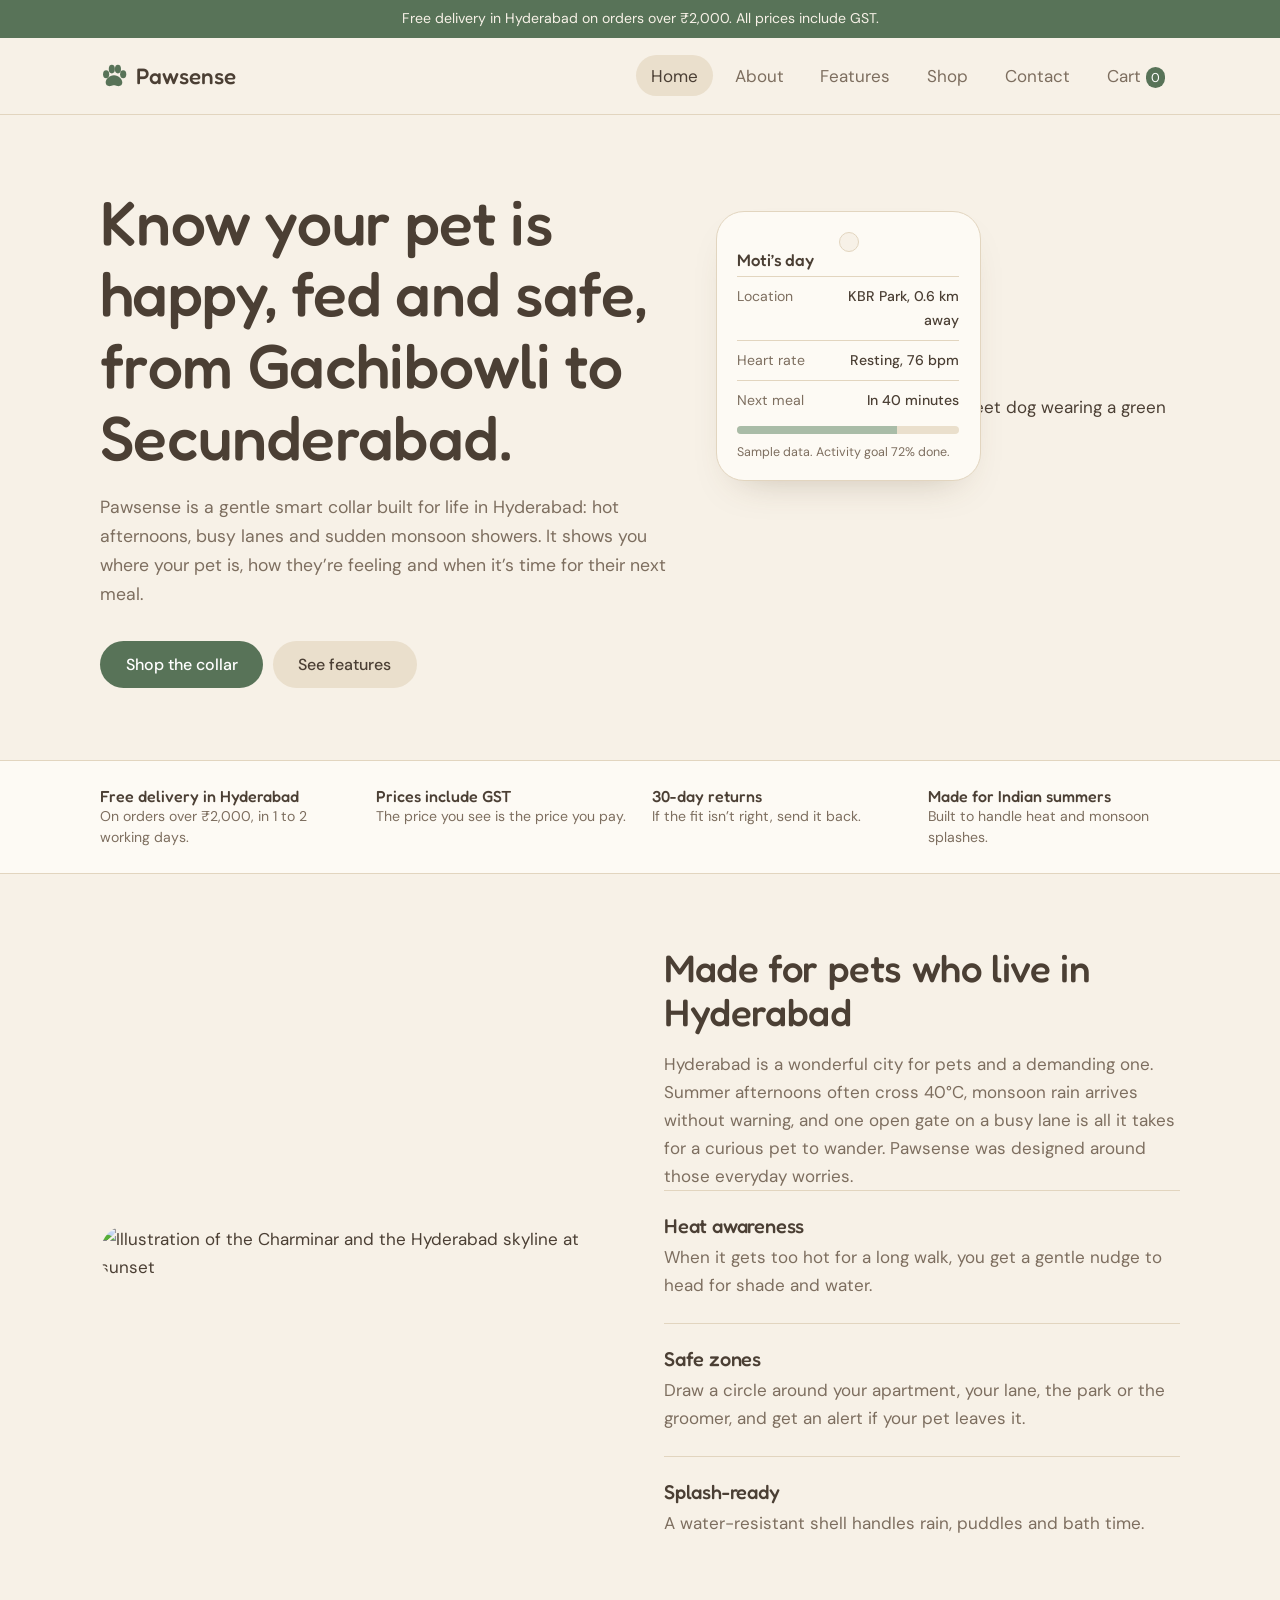
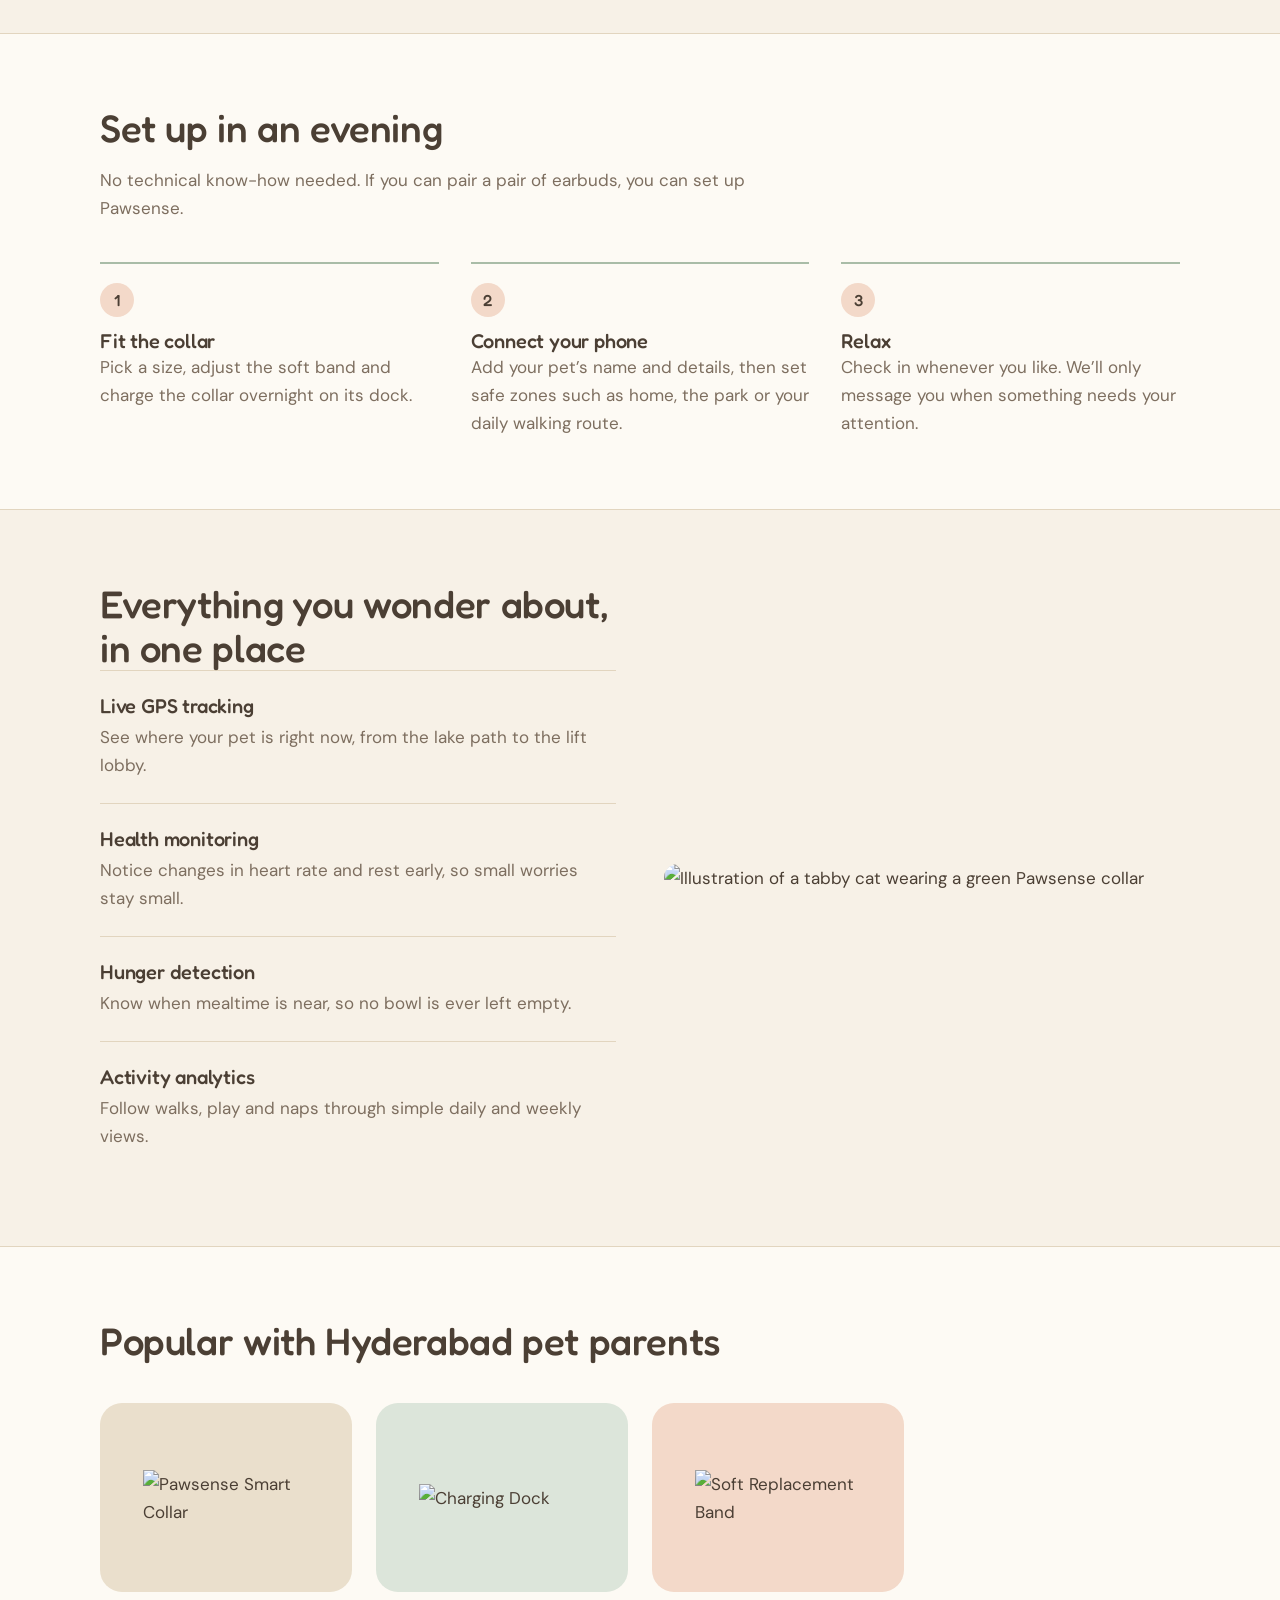
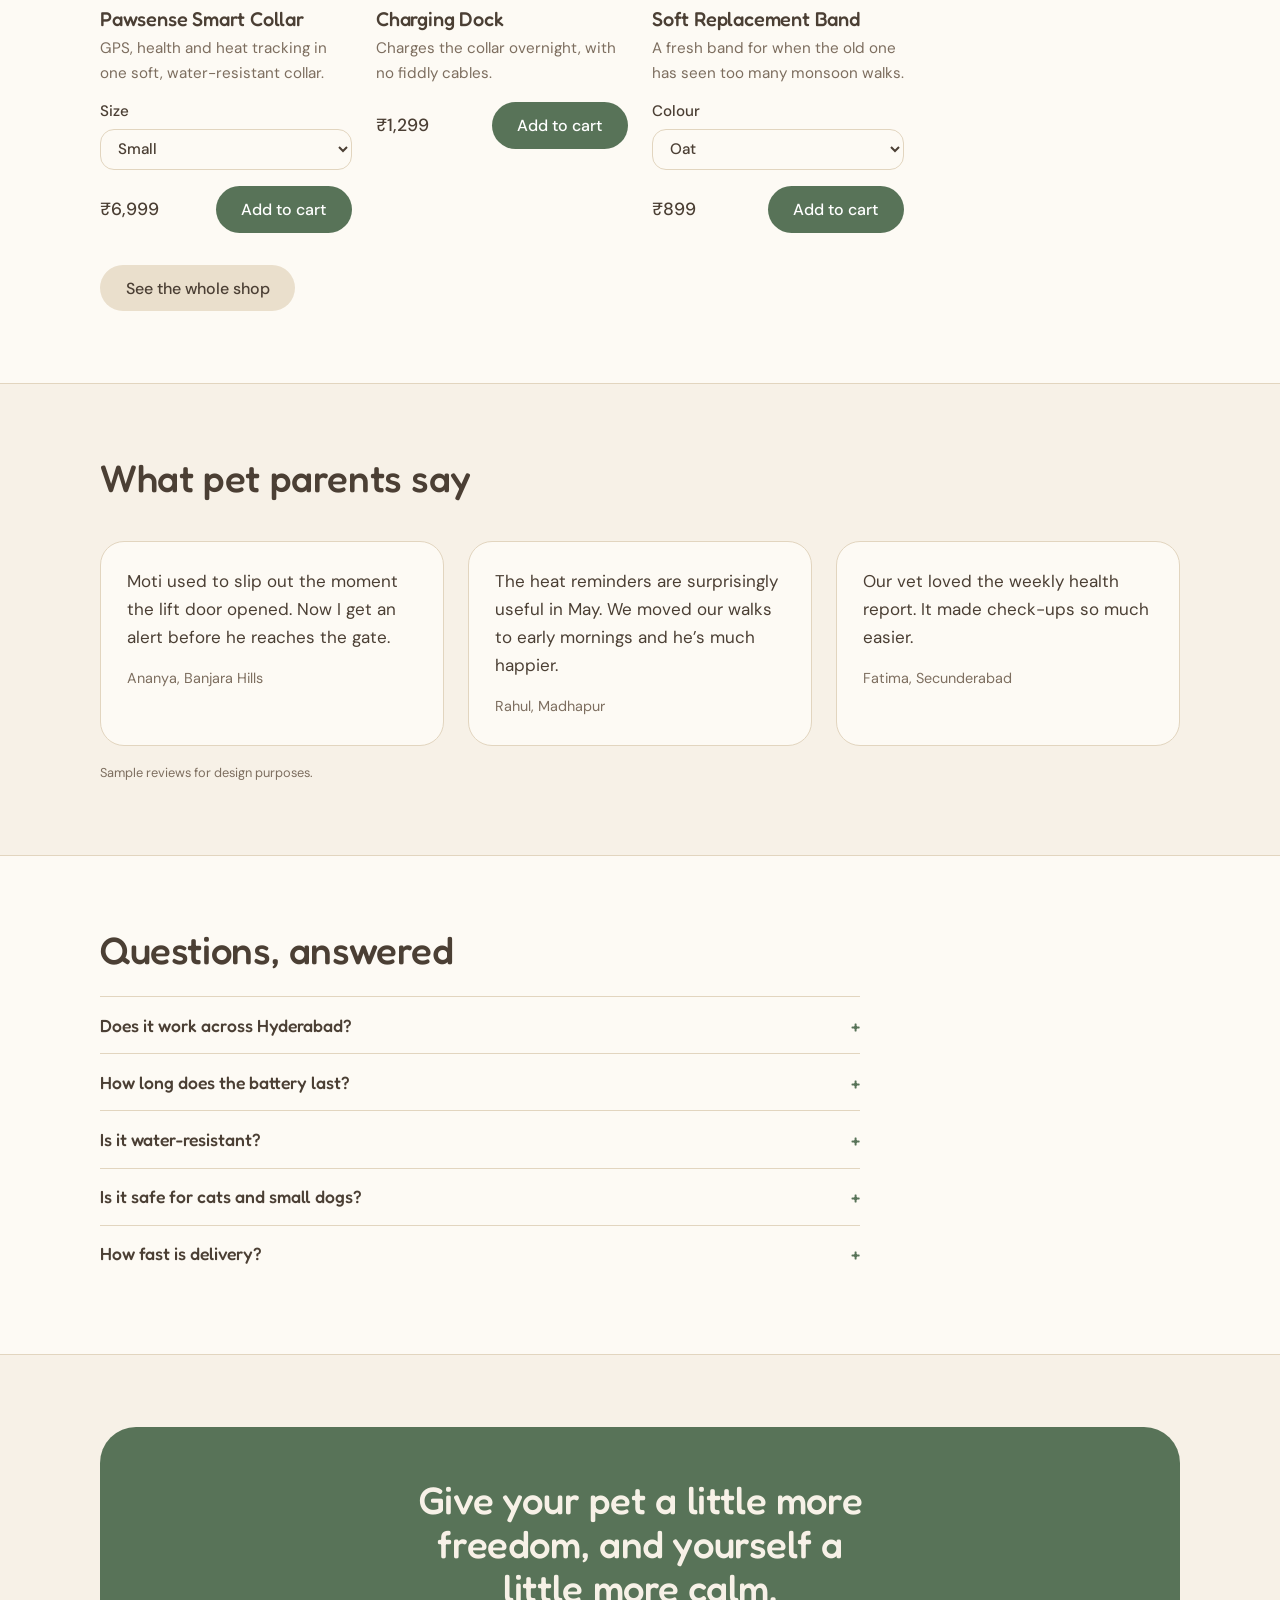
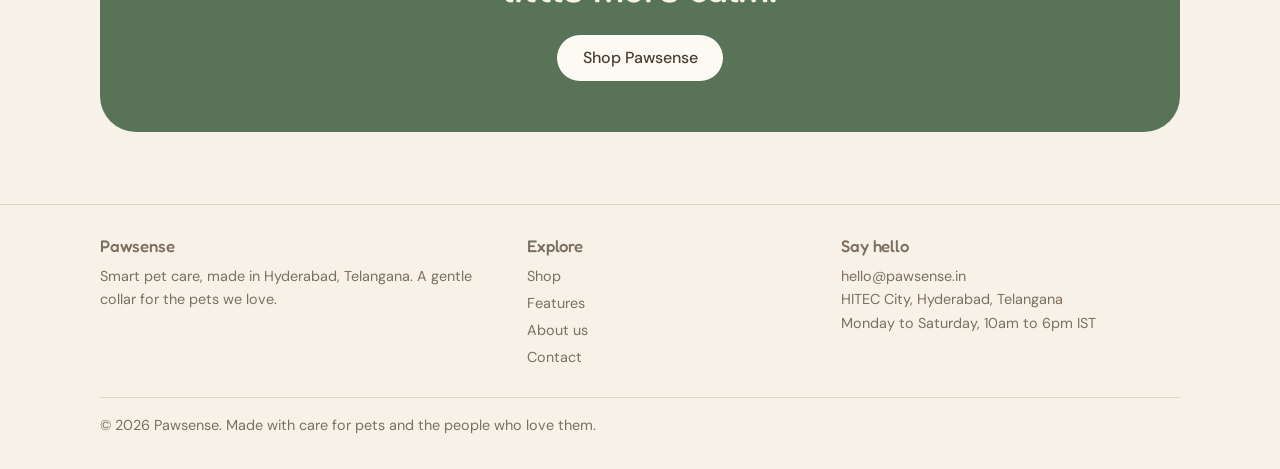
==== index.html @ 092ba70d "Add files via upload" ====
<!DOCTYPE html>
<html lang="en">
<head>
<meta charset="UTF-8">
<meta name="viewport" content="width=device-width, initial-scale=1">
<title>Smart pet care in Hyderabad | Pawsense</title>
<meta name="description" content="Pawsense is a smart pet collar made in Hyderabad. Track your pet’s location, health, hunger and activity.">
<link rel="preconnect" href="https://fonts.googleapis.com">
<link rel="preconnect" href="https://fonts.gstatic.com" crossorigin>
<link href="https://fonts.googleapis.com/css2?family=DM+Sans:wght@400;500&family=Fredoka:wght@400;500&display=swap" rel="stylesheet">
<link rel="stylesheet" href="style.css">
</head>
<body>
<p class="topbar">Free delivery in Hyderabad on orders over ₹2,000. All prices include GST.</p>
<header><div class="wrap">
<a class="logo" href="index.html"><svg viewBox="0 0 64 64" aria-hidden="true"><ellipse cx="14" cy="28" rx="7" ry="9"/><ellipse cx="27" cy="16" rx="7" ry="10"/><ellipse cx="41" cy="16" rx="7" ry="10"/><ellipse cx="53" cy="28" rx="7" ry="9"/><path d="M32 30c-11 0-19 9-19 17 0 6 5 9 11 8 4-1 5-2 8-2s4 1 8 2c6 1 11-2 11-8 0-8-8-17-19-17z"/></svg>Pawsense</a>
<button class="menu" aria-expanded="false" aria-controls="nav-list">Menu</button>
<nav aria-label="Main"><ul id="nav-list">
<li><a href="index.html" aria-current="page">Home</a></li>
<li><a href="about.html">About</a></li>
<li><a href="services.html">Features</a></li>
<li><a href="shop.html">Shop</a></li>
<li><a href="contact.html">Contact</a></li>
<li><a href="cart.html">Cart <span class="count" id="cart-count" aria-live="polite">0</span></a></li>
</ul></nav>
</div></header>
<main>
<section class="hero"><div class="wrap">
<div>
<h1>Know your pet is happy, fed and safe, from Gachibowli to Secunderabad.</h1>
<p>Pawsense is a gentle smart collar built for life in Hyderabad: hot afternoons, busy lanes and sudden monsoon showers. It shows you where your pet is, how they’re feeling and when it’s time for their next meal.</p>
<a class="btn" href="shop.html">Shop the collar</a><a class="btn soft" href="services.html">See features</a>
</div>
<div class="art"><img src="images/dog.svg" alt="Illustration of a tan Indian street dog wearing a green Pawsense collar">
<div class="tag" aria-label="Sample Pawsense collar tag"><h3>Moti’s day</h3>
<div class="row"><span>Location</span><span>KBR Park, 0.6 km away</span></div>
<div class="row"><span>Heart rate</span><span>Resting, 76 bpm</span></div>
<div class="row"><span>Next meal</span><span>In 40 minutes</span></div>
<div class="bar"><i></i></div><p class="note">Sample data. Activity goal 72% done.</p></div></div>
</div></section>
<section class="strip"><div class="wrap">
<div><b>Free delivery in Hyderabad</b><span>On orders over ₹2,000, in 1 to 2 working days.</span></div>
<div><b>Prices include GST</b><span>The price you see is the price you pay.</span></div>
<div><b>30-day returns</b><span>If the fit isn’t right, send it back.</span></div>
<div><b>Made for Indian summers</b><span>Built to handle heat and monsoon splashes.</span></div></div></section>
<section><div class="wrap two">
<img class="pic" src="images/city.svg" alt="Illustration of the Charminar and the Hyderabad skyline at sunset">
<div><h2>Made for pets who live in Hyderabad</h2>
<p>Hyderabad is a wonderful city for pets and a demanding one. Summer afternoons often cross 40°C, monsoon rain arrives without warning, and one open gate on a busy lane is all it takes for a curious pet to wander. Pawsense was designed around those everyday worries.</p>
<div class="item"><h3>Heat awareness</h3><p>When it gets too hot for a long walk, you get a gentle nudge to head for shade and water.</p></div>
<div class="item"><h3>Safe zones</h3><p>Draw a circle around your apartment, your lane, the park or the groomer, and get an alert if your pet leaves it.</p></div>
<div class="item"><h3>Splash-ready</h3><p>A water-resistant shell handles rain, puddles and bath time.</p></div>
</div></div></section>
<section class="band"><div class="wrap"><h2>Set up in an evening</h2>
<p>No technical know-how needed. If you can pair a pair of earbuds, you can set up Pawsense.</p>
<ol class="steps">
<li><h3>Fit the collar</h3><p>Pick a size, adjust the soft band and charge the collar overnight on its dock.</p></li>
<li><h3>Connect your phone</h3><p>Add your pet’s name and details, then set safe zones such as home, the park or your daily walking route.</p></li>
<li><h3>Relax</h3><p>Check in whenever you like. We’ll only message you when something needs your attention.</p></li></ol></div></section>
<section><div class="wrap two">
<div><h2>Everything you wonder about, in one place</h2>
<div class="item"><h3>Live GPS tracking</h3><p>See where your pet is right now, from the lake path to the lift lobby.</p></div>
<div class="item"><h3>Health monitoring</h3><p>Notice changes in heart rate and rest early, so small worries stay small.</p></div>
<div class="item"><h3>Hunger detection</h3><p>Know when mealtime is near, so no bowl is ever left empty.</p></div>
<div class="item"><h3>Activity analytics</h3><p>Follow walks, play and naps through simple daily and weekly views.</p></div></div>
<img class="pic" src="images/cat.svg" alt="Illustration of a tabby cat wearing a green Pawsense collar"></div></section>
<section class="band"><div class="wrap"><h2>Popular with Hyderabad pet parents</h2>
<div class="grid" id="featured" style="margin-top:2.5rem"></div>
<p class="more"><a class="btn soft" href="shop.html">See the whole shop</a></p></div></section>
<section><div class="wrap"><h2>What pet parents say</h2>
<div class="quotes">
<blockquote><p>Moti used to slip out the moment the lift door opened. Now I get an alert before he reaches the gate.</p><cite>Ananya, Banjara Hills</cite></blockquote>
<blockquote><p>The heat reminders are surprisingly useful in May. We moved our walks to early mornings and he’s much happier.</p><cite>Rahul, Madhapur</cite></blockquote>
<blockquote><p>Our vet loved the weekly health report. It made check-ups so much easier.</p><cite>Fatima, Secunderabad</cite></blockquote></div>
<p class="note" style="margin-top:1rem">Sample reviews for design purposes.</p></div></section>
<section class="band"><div class="wrap"><h2>Questions, answered</h2><div style="margin-top:1.5rem">
<details><summary>Does it work across Hyderabad?</summary><p>Yes. GPS works outdoors across the city. Inside basements and some tall buildings, the location may be less precise.</p></details>
<details><summary>How long does the battery last?</summary><p>About five days on a single charge. Pop it on the dock overnight and it’s ready by morning.</p></details>
<details><summary>Is it water-resistant?</summary><p>Yes. It handles rain, puddles and bath time. Please don’t keep it submerged for long.</p></details>
<details><summary>Is it safe for cats and small dogs?</summary><p>Yes. The Small size is made for cats and small dogs, and the soft band is gentle on fur.</p></details>
<details><summary>How fast is delivery?</summary><p>1 to 2 working days within Hyderabad and 3 to 5 working days across India.</p></details></div></div></section>
<section><div class="wrap"><div class="cta"><h2>Give your pet a little more freedom, and yourself a little more calm.</h2><a class="btn" href="shop.html">Shop Pawsense</a></div></div></section>
</main>
<footer><div class="wrap foot">
<div><h3>Pawsense</h3><p>Smart pet care, made in Hyderabad, Telangana. A gentle collar for the pets we love.</p></div>
<div><h3>Explore</h3><ul><li><a href="shop.html">Shop</a></li><li><a href="services.html">Features</a></li><li><a href="about.html">About us</a></li><li><a href="contact.html">Contact</a></li></ul></div>
<div><h3>Say hello</h3><p>hello@pawsense.in<br>HITEC City, Hyderabad, Telangana<br>Monday to Saturday, 10am to 6pm IST</p></div>
</div><div class="wrap copy">© 2026 Pawsense. Made with care for pets and the people who love them.</div></footer>
<script src="script.js"></script>
</body>
</html>
---- style.css ----
:root{--bg:#F7F1E7;--surface:#FDFAF4;--sand:#EADFCC;--line:#E2D5BF;--ink:#4B3F34;--muted:#7D6E5F;--sage:#A9BCA7;--sage-d:#587358;--blush:#F3D9C9}
*{box-sizing:border-box;margin:0}
html{scroll-behavior:smooth}
body{background:var(--bg);color:var(--ink);font:17px/1.65 "DM Sans",system-ui,sans-serif}
h1,h2,h3{font-family:"Fredoka","DM Sans",sans-serif;font-weight:500;line-height:1.15;letter-spacing:-.01em}
h1{font-size:clamp(2.4rem,6vw,3.9rem)}h2{font-size:clamp(1.8rem,4vw,2.4rem)}h3{font-size:1.25rem}
p{max-width:60ch;color:var(--muted)}
a{color:inherit}
:focus-visible{outline:3px solid var(--sage-d);outline-offset:3px;border-radius:6px}
.wrap{width:min(1080px,100% - 2.5rem);margin-inline:auto}
header{padding:1.1rem 0;border-bottom:1px solid var(--line)}
header .wrap{display:flex;align-items:center;justify-content:space-between;gap:1rem}
.logo{display:flex;align-items:center;gap:.5rem;font:500 1.4rem "Fredoka",sans-serif;text-decoration:none}
.logo svg{width:28px;fill:var(--sage-d)}
nav ul{display:flex;gap:.4rem;list-style:none;padding:0}
nav a{display:block;padding:.4rem .95rem;border-radius:99px;text-decoration:none;color:var(--muted)}
nav a:hover{background:var(--sand);color:var(--ink)}
nav a[aria-current]{background:var(--sand);color:var(--ink)}
.menu{display:none;background:var(--sand);border:0;border-radius:99px;padding:.45rem 1rem;font:inherit;color:var(--ink);cursor:pointer}
.btn{display:inline-block;background:var(--sage-d);color:#fff;border:0;padding:.8rem 1.6rem;border-radius:99px;font:500 1rem "DM Sans",sans-serif;text-decoration:none;cursor:pointer;transition:background .2s}
.btn:hover{background:#4a6249}
.btn.soft{background:var(--sand);color:var(--ink)}.btn.soft:hover{background:var(--line)}
section{padding:4.5rem 0}
.hero .wrap{display:grid;grid-template-columns:1.1fr .9fr;gap:3rem;align-items:center}
.hero p{margin:1.2rem 0 2rem;font-size:1.1rem}
.hero .btn+.btn{margin-left:.6rem}
.tag{position:relative;background:var(--surface);border:1px solid var(--line);border-radius:36px;padding:3.2rem 1.8rem 1.8rem;max-width:360px;justify-self:center;width:100%;box-shadow:0 18px 40px -24px rgba(90,70,40,.35)}
.tag::before{content:"";position:absolute;top:1.2rem;left:50%;width:18px;height:18px;margin-left:-9px;border-radius:50%;background:var(--bg);border:1px solid var(--line)}
.tag h3{margin-bottom:1rem}
.row{display:flex;justify-content:space-between;gap:1rem;padding:.7rem 0;border-top:1px solid var(--line);font-size:.95rem}
.row span:first-child{color:var(--muted)}.row span:last-child{text-align:right;font-weight:500}
.bar{height:8px;border-radius:9px;background:var(--sand);margin-top:.35rem;overflow:hidden}
.bar i{display:block;height:100%;width:72%;background:var(--sage)}
.note{font-size:.8rem;margin-top:.8rem}
.band{background:var(--surface);border-block:1px solid var(--line)}
.list{margin-top:2.5rem;display:grid;grid-template-columns:1fr 1fr;gap:0 3rem}
.item{padding:1.5rem 0;border-top:1px solid var(--line)}
.item h3{margin-bottom:.3rem}
.dot{display:inline-block;width:12px;height:12px;border-radius:50%;margin-right:.6rem;background:var(--sage)}
.item:nth-child(2n) .dot{background:var(--blush)}
.item:nth-child(3n) .dot{background:var(--sand)}
.page-head{padding:4rem 0 1rem}.page-head p{margin-top:1rem}
.two{display:grid;grid-template-columns:1fr 1fr;gap:3rem}
form{display:grid;gap:1rem;max-width:520px}
label{display:grid;gap:.3rem;font-weight:500;font-size:.95rem}
input,textarea{font:inherit;color:var(--ink);background:var(--surface);border:1px solid var(--line);border-radius:14px;padding:.75rem 1rem}
textarea{min-height:130px;resize:vertical}
input:focus,textarea:focus{outline:2px solid var(--sage-d);border-color:transparent}
.err{color:#9B4A3A;font-size:.85rem;font-weight:400;min-height:1em}
#status{color:var(--sage-d);font-weight:500}
footer{padding:2rem 0;border-top:1px solid var(--line);font-size:.9rem;color:var(--muted)}
@media(max-width:760px){
.hero .wrap,.two,.list{grid-template-columns:1fr}
section{padding:3rem 0}
.menu{display:block}
nav ul{display:none;position:absolute;right:1.25rem;top:4rem;flex-direction:column;background:var(--surface);border:1px solid var(--line);border-radius:18px;padding:.5rem;z-index:5}
nav ul.open{display:flex}
header{position:relative}}
@media(prefers-reduced-motion:reduce){*{transition:none!important;scroll-behavior:auto!important}}
[hidden]{display:none!important}
.count{display:inline-block;min-width:1.5em;padding:0 .4em;border-radius:99px;background:var(--sage-d);color:#fff;font-size:.8rem;text-align:center}
.grid{display:grid;grid-template-columns:repeat(auto-fill,minmax(240px,1fr));gap:2.5rem 1.5rem}
.product h3{margin-bottom:.3rem}.product p{font-size:.95rem}.product label{margin-top:.8rem}
select{font:inherit;color:var(--ink);background:var(--surface);border:1px solid var(--line);border-radius:14px;padding:.55rem .8rem}
.buy{display:flex;justify-content:space-between;align-items:center;margin-top:1rem}
.buy b,.line b{font-weight:500;font-size:1.1rem}
.line{display:grid;grid-template-columns:72px 1fr auto auto;gap:1rem;align-items:center;padding:1rem 0;border-top:1px solid var(--line)}
.line p{font-size:.9rem}
.qty{display:flex;align-items:center;gap:.5rem}
.qty button{width:30px;height:30px;border-radius:50%;border:1px solid var(--line);background:var(--surface);color:var(--ink);cursor:pointer;font:inherit}
#totals{margin-top:1rem;line-height:1.9;color:var(--ink)}
#done{color:var(--sage-d);font-weight:500;font-size:1.1rem;max-width:none;margin-top:2rem}
@media(max-width:760px){.line{grid-template-columns:60px 1fr auto}.line b{grid-column:2/-1}}
.thumb{aspect-ratio:4/3;border-radius:22px;margin-bottom:1rem;background:var(--c);display:grid;place-items:center}
.thumb img{width:66%;height:auto}.thumb.sm{margin:0;border-radius:14px}.thumb.sm img{width:80%}
h2+p{margin-top:1rem}.two{align-items:center}
.topbar{background:var(--sage-d);color:#F7F1E7;text-align:center;font-size:.88rem;padding:.45rem 1rem;max-width:none}
.art{position:relative;padding-bottom:2rem}
.art>img{display:block;width:100%;max-width:440px;margin-inline:auto}
.art .tag{position:absolute;left:0;bottom:0;width:265px;padding:2.4rem 1.3rem 1.1rem;border-radius:28px}
.art .tag h3{font-size:1.05rem;margin-bottom:.4rem}.art .row{padding:.5rem 0;font-size:.88rem}
.art .note{margin:.5rem 0 0;font-size:.78rem}
.strip{background:var(--surface);border-block:1px solid var(--line);padding:1.6rem 0}
.strip .wrap{display:grid;grid-template-columns:repeat(4,1fr);gap:1.5rem}
.strip b{display:block;font:500 1rem "Fredoka",sans-serif}.strip span{display:block;font-size:.88rem;color:var(--muted);line-height:1.45}
.pic{width:100%;display:block;border-radius:28px}
.steps{counter-reset:s;display:grid;grid-template-columns:repeat(3,1fr);gap:2rem;margin-top:2.5rem;list-style:none;padding:0}
.steps li{counter-increment:s;padding-top:1.2rem;border-top:2px solid var(--sage)}
.steps li::before{content:counter(s);display:grid;place-items:center;width:34px;height:34px;border-radius:50%;background:var(--blush);font:500 1rem "Fredoka",sans-serif;margin-bottom:.8rem}
.quotes,.boxes{display:grid;grid-template-columns:repeat(3,1fr);gap:1.5rem;margin-top:2.5rem}
blockquote{background:var(--surface);border:1px solid var(--line);border-radius:24px;padding:1.6rem}
blockquote p{color:var(--ink)}
cite{display:block;margin-top:1rem;font-style:normal;font-size:.9rem;color:var(--muted)}
.boxes{text-align:center}.boxes .thumb{margin-bottom:.8rem}
details{border-top:1px solid var(--line);padding:1.1rem 0;max-width:760px}
summary{cursor:pointer;font:500 1.1rem "Fredoka",sans-serif;list-style:none}
summary::-webkit-details-marker{display:none}
summary::after{content:"+";float:right;color:var(--sage-d)}details[open] summary::after{content:"−"}
details p{margin-top:.6rem}
.cta{background:var(--sage-d);color:#F7F1E7;border-radius:36px;padding:3.2rem 2rem;text-align:center}
.cta h2{max-width:22ch;margin:0 auto 1.5rem}.cta .btn{background:var(--surface);color:var(--ink)}
.more{margin-top:2rem}
.foot{display:grid;grid-template-columns:1.4fr 1fr 1.2fr;gap:2rem;padding-bottom:1.5rem}
.foot ul{list-style:none;padding:0}.foot li{margin:.2rem 0}.foot h3{font-size:1.05rem;margin-bottom:.5rem}.foot a{text-decoration:none}.foot a:hover{text-decoration:underline}
.copy{border-top:1px solid var(--line);padding-top:1rem}
@media(max-width:760px){.strip .wrap,.steps,.quotes,.boxes,.foot{grid-template-columns:1fr}.art .tag{position:static;margin-top:1rem;width:100%}.cta{padding:2rem 1.25rem}}
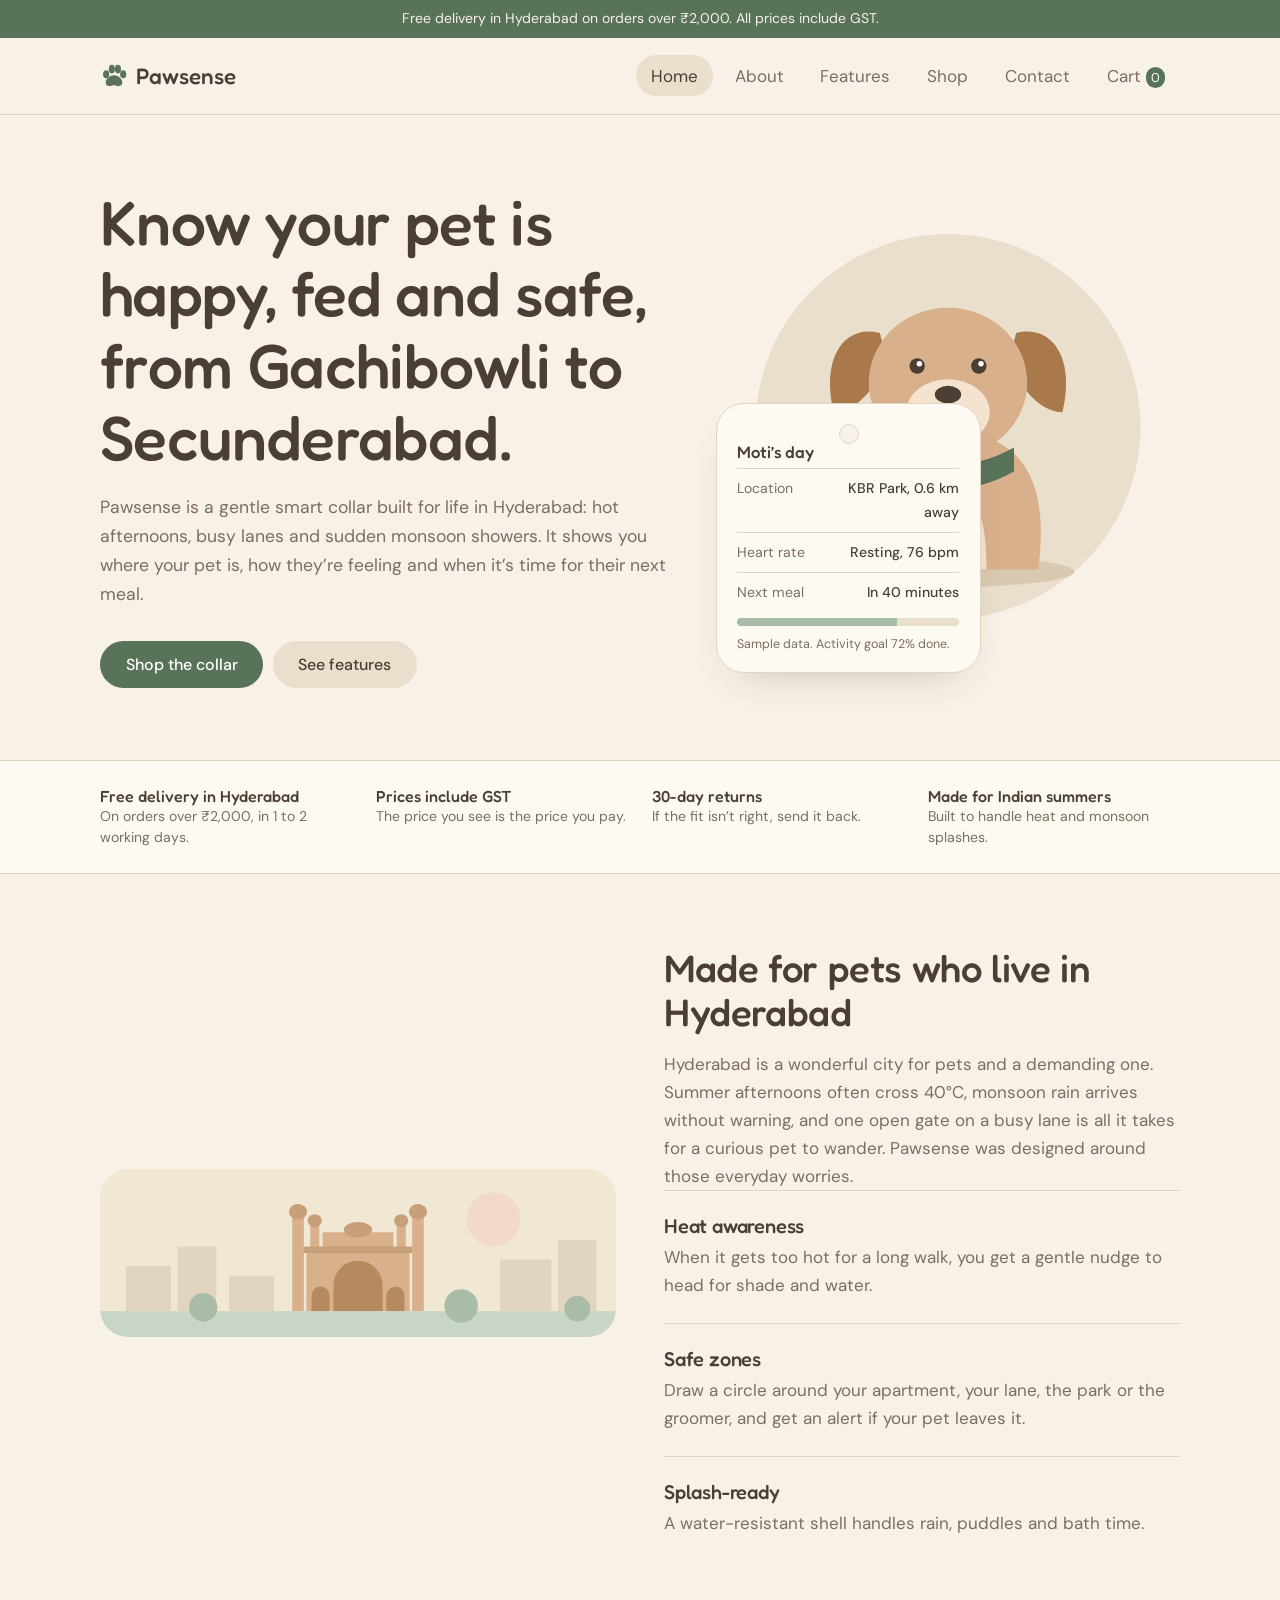
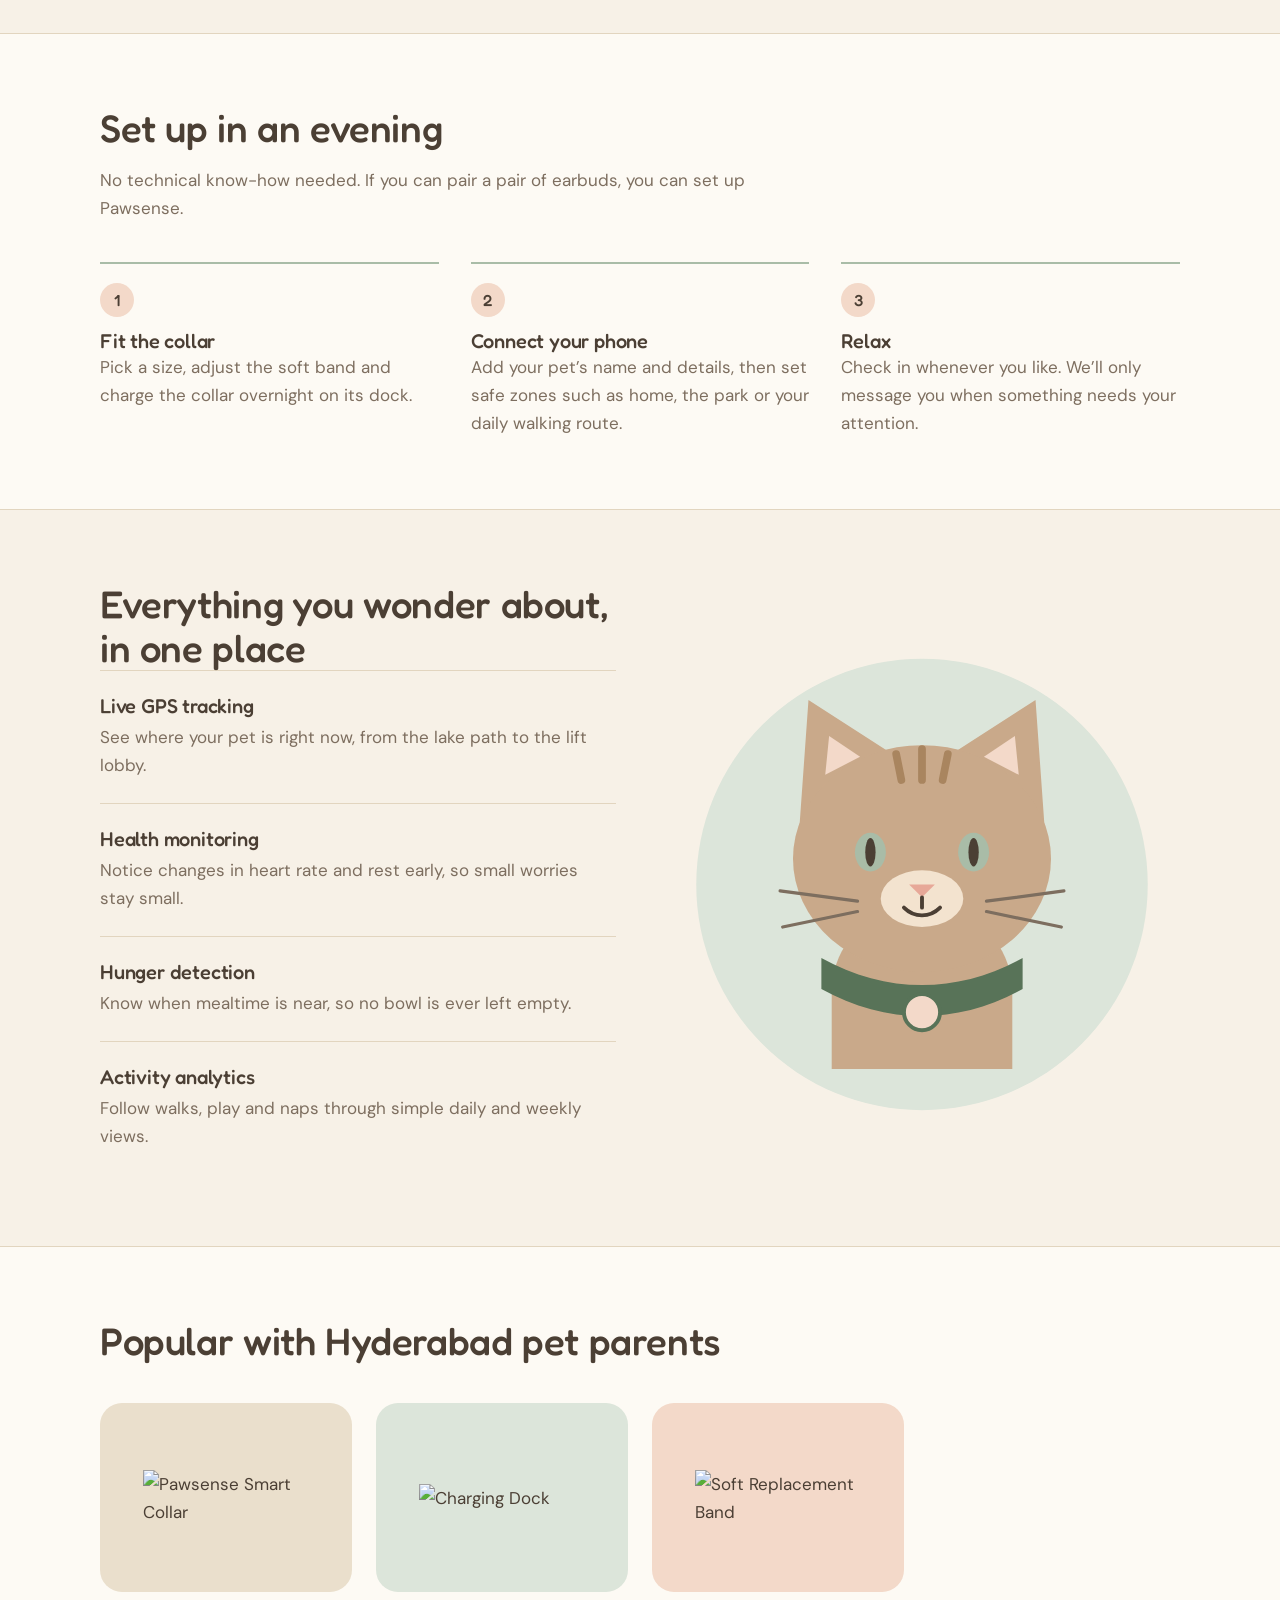
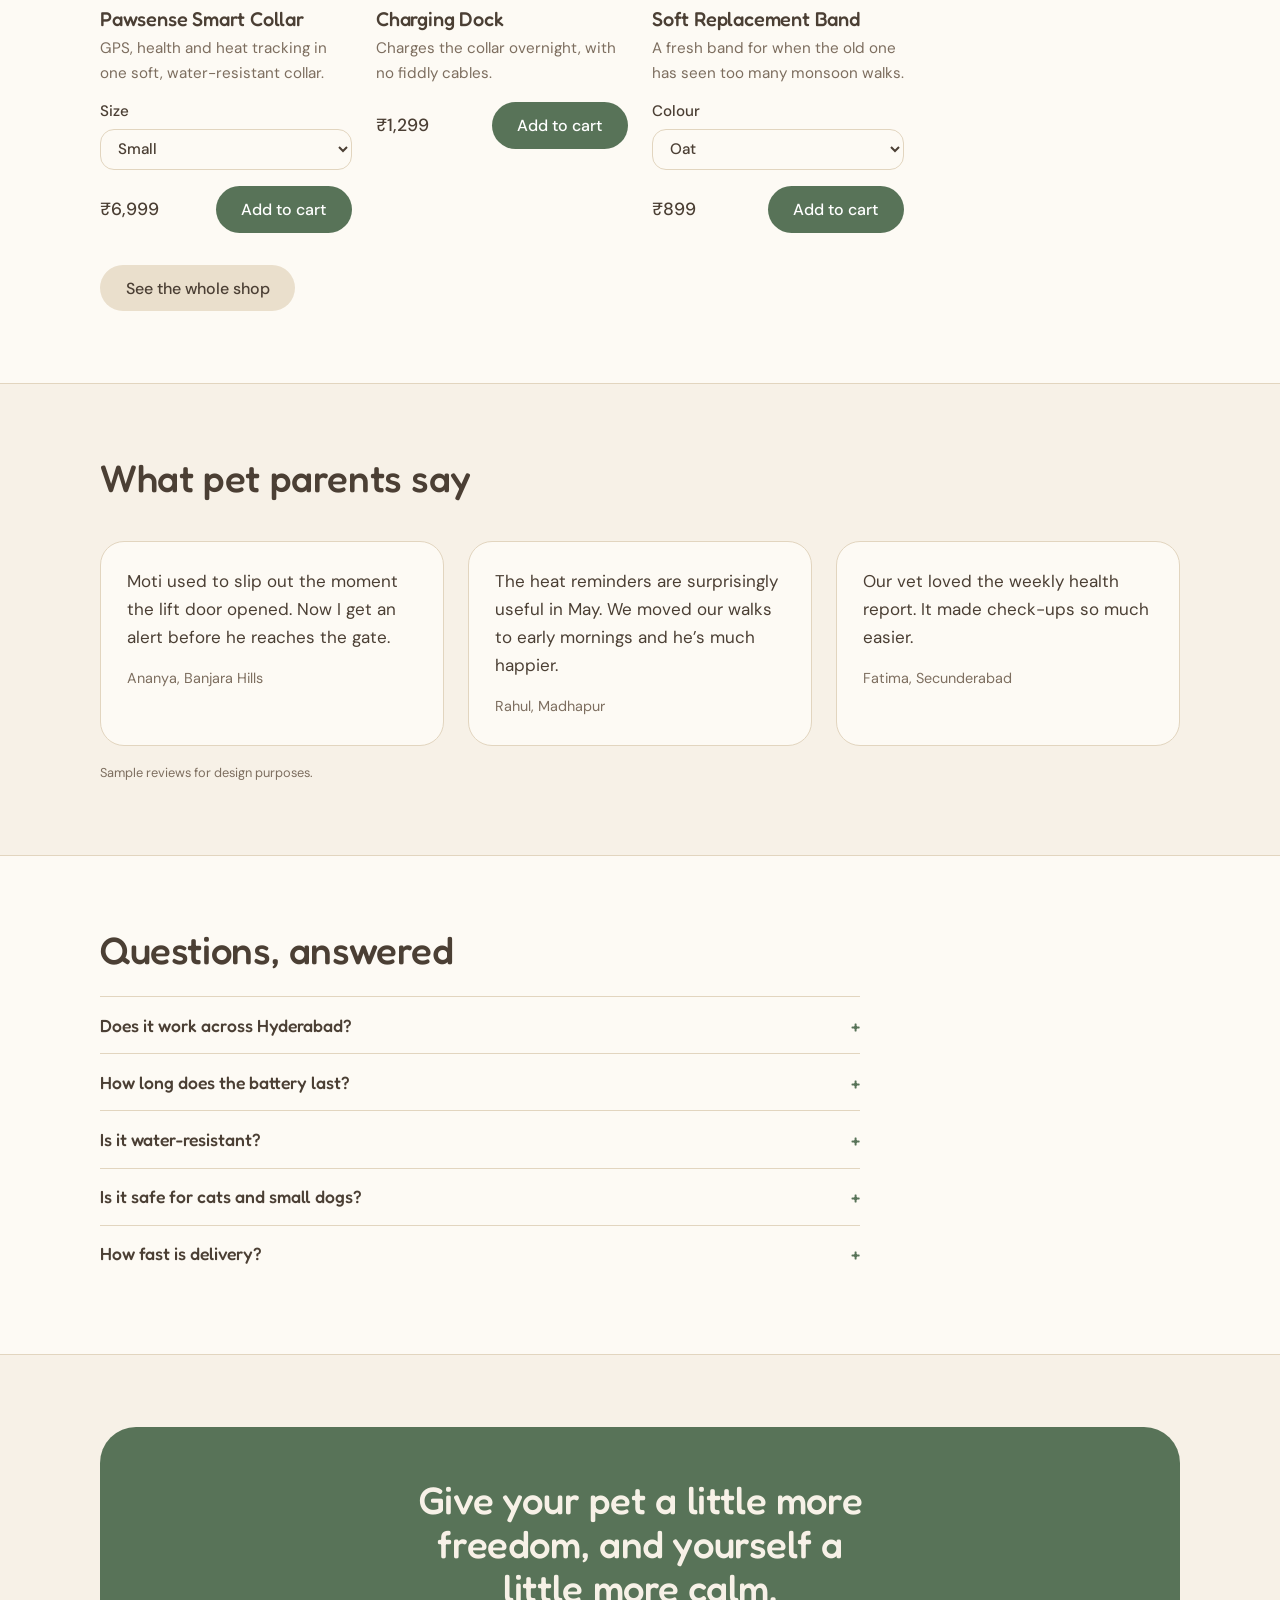
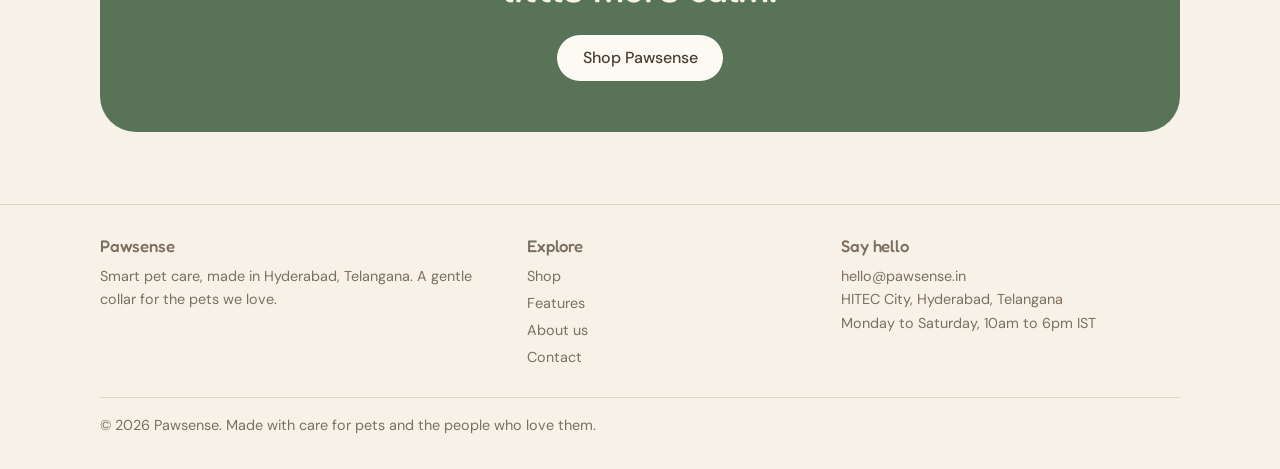
==== commit c2cc1780: "Update index.html" ====
--- a/index.html
+++ b/index.html
@@ -1,3 +1,4 @@
+
 <!DOCTYPE html>
 <html lang="en">
 <head>
@@ -24,6 +25,7 @@
 <li><a href="cart.html">Cart <span class="count" id="cart-count" aria-live="polite">0</span></a></li>
 </ul></nav>
 </div></header>
+
 <main>
 <section class="hero"><div class="wrap">
 <div>
@@ -31,61 +33,79 @@
 <p>Pawsense is a gentle smart collar built for life in Hyderabad: hot afternoons, busy lanes and sudden monsoon showers. It shows you where your pet is, how they’re feeling and when it’s time for their next meal.</p>
 <a class="btn" href="shop.html">Shop the collar</a><a class="btn soft" href="services.html">See features</a>
 </div>
-<div class="art"><img src="images/dog.svg" alt="Illustration of a tan Indian street dog wearing a green Pawsense collar">
+
+<div class="art">
+<img src="dog.svg" alt="Illustration of a tan Indian street dog wearing a green Pawsense collar">
 <div class="tag" aria-label="Sample Pawsense collar tag"><h3>Moti’s day</h3>
 <div class="row"><span>Location</span><span>KBR Park, 0.6 km away</span></div>
 <div class="row"><span>Heart rate</span><span>Resting, 76 bpm</span></div>
 <div class="row"><span>Next meal</span><span>In 40 minutes</span></div>
-<div class="bar"><i></i></div><p class="note">Sample data. Activity goal 72% done.</p></div></div>
+<div class="bar"><i></i></div><p class="note">Sample data. Activity goal 72% done.</p></div>
+</div>
 </div></section>
+
 <section class="strip"><div class="wrap">
 <div><b>Free delivery in Hyderabad</b><span>On orders over ₹2,000, in 1 to 2 working days.</span></div>
 <div><b>Prices include GST</b><span>The price you see is the price you pay.</span></div>
 <div><b>30-day returns</b><span>If the fit isn’t right, send it back.</span></div>
 <div><b>Made for Indian summers</b><span>Built to handle heat and monsoon splashes.</span></div></div></section>
+
 <section><div class="wrap two">
-<img class="pic" src="images/city.svg" alt="Illustration of the Charminar and the Hyderabad skyline at sunset">
+<img class="pic" src="city.svg" alt="Illustration of the Charminar and the Hyderabad skyline at sunset">
 <div><h2>Made for pets who live in Hyderabad</h2>
 <p>Hyderabad is a wonderful city for pets and a demanding one. Summer afternoons often cross 40°C, monsoon rain arrives without warning, and one open gate on a busy lane is all it takes for a curious pet to wander. Pawsense was designed around those everyday worries.</p>
 <div class="item"><h3>Heat awareness</h3><p>When it gets too hot for a long walk, you get a gentle nudge to head for shade and water.</p></div>
 <div class="item"><h3>Safe zones</h3><p>Draw a circle around your apartment, your lane, the park or the groomer, and get an alert if your pet leaves it.</p></div>
 <div class="item"><h3>Splash-ready</h3><p>A water-resistant shell handles rain, puddles and bath time.</p></div>
 </div></div></section>
+
 <section class="band"><div class="wrap"><h2>Set up in an evening</h2>
 <p>No technical know-how needed. If you can pair a pair of earbuds, you can set up Pawsense.</p>
 <ol class="steps">
 <li><h3>Fit the collar</h3><p>Pick a size, adjust the soft band and charge the collar overnight on its dock.</p></li>
 <li><h3>Connect your phone</h3><p>Add your pet’s name and details, then set safe zones such as home, the park or your daily walking route.</p></li>
-<li><h3>Relax</h3><p>Check in whenever you like. We’ll only message you when something needs your attention.</p></li></ol></div></section>
+<li><h3>Relax</h3><p>Check in whenever you like. We’ll only message you when something needs your attention.</p></li>
+</ol></div></section>
+
 <section><div class="wrap two">
 <div><h2>Everything you wonder about, in one place</h2>
 <div class="item"><h3>Live GPS tracking</h3><p>See where your pet is right now, from the lake path to the lift lobby.</p></div>
 <div class="item"><h3>Health monitoring</h3><p>Notice changes in heart rate and rest early, so small worries stay small.</p></div>
 <div class="item"><h3>Hunger detection</h3><p>Know when mealtime is near, so no bowl is ever left empty.</p></div>
 <div class="item"><h3>Activity analytics</h3><p>Follow walks, play and naps through simple daily and weekly views.</p></div></div>
-<img class="pic" src="images/cat.svg" alt="Illustration of a tabby cat wearing a green Pawsense collar"></div></section>
+<img class="pic" src="cat.svg" alt="Illustration of a tabby cat wearing a green Pawsense collar">
+</div></section>
+
 <section class="band"><div class="wrap"><h2>Popular with Hyderabad pet parents</h2>
 <div class="grid" id="featured" style="margin-top:2.5rem"></div>
 <p class="more"><a class="btn soft" href="shop.html">See the whole shop</a></p></div></section>
+
 <section><div class="wrap"><h2>What pet parents say</h2>
 <div class="quotes">
 <blockquote><p>Moti used to slip out the moment the lift door opened. Now I get an alert before he reaches the gate.</p><cite>Ananya, Banjara Hills</cite></blockquote>
 <blockquote><p>The heat reminders are surprisingly useful in May. We moved our walks to early mornings and he’s much happier.</p><cite>Rahul, Madhapur</cite></blockquote>
-<blockquote><p>Our vet loved the weekly health report. It made check-ups so much easier.</p><cite>Fatima, Secunderabad</cite></blockquote></div>
+<blockquote><p>Our vet loved the weekly health report. It made check-ups so much easier.</p><cite>Fatima, Secunderabad</cite></blockquote>
+</div>
 <p class="note" style="margin-top:1rem">Sample reviews for design purposes.</p></div></section>
+
 <section class="band"><div class="wrap"><h2>Questions, answered</h2><div style="margin-top:1.5rem">
 <details><summary>Does it work across Hyderabad?</summary><p>Yes. GPS works outdoors across the city. Inside basements and some tall buildings, the location may be less precise.</p></details>
 <details><summary>How long does the battery last?</summary><p>About five days on a single charge. Pop it on the dock overnight and it’s ready by morning.</p></details>
 <details><summary>Is it water-resistant?</summary><p>Yes. It handles rain, puddles and bath time. Please don’t keep it submerged for long.</p></details>
 <details><summary>Is it safe for cats and small dogs?</summary><p>Yes. The Small size is made for cats and small dogs, and the soft band is gentle on fur.</p></details>
-<details><summary>How fast is delivery?</summary><p>1 to 2 working days within Hyderabad and 3 to 5 working days across India.</p></details></div></div></section>
+<details><summary>How fast is delivery?</summary><p>1 to 2 working days within Hyderabad and 3 to 5 working days across India.</p></details>
+</div></div></section>
+
 <section><div class="wrap"><div class="cta"><h2>Give your pet a little more freedom, and yourself a little more calm.</h2><a class="btn" href="shop.html">Shop Pawsense</a></div></div></section>
 </main>
+
 <footer><div class="wrap foot">
 <div><h3>Pawsense</h3><p>Smart pet care, made in Hyderabad, Telangana. A gentle collar for the pets we love.</p></div>
 <div><h3>Explore</h3><ul><li><a href="shop.html">Shop</a></li><li><a href="services.html">Features</a></li><li><a href="about.html">About us</a></li><li><a href="contact.html">Contact</a></li></ul></div>
 <div><h3>Say hello</h3><p>hello@pawsense.in<br>HITEC City, Hyderabad, Telangana<br>Monday to Saturday, 10am to 6pm IST</p></div>
 </div><div class="wrap copy">© 2026 Pawsense. Made with care for pets and the people who love them.</div></footer>
+
 <script src="script.js"></script>
 </body>
 </html>
+
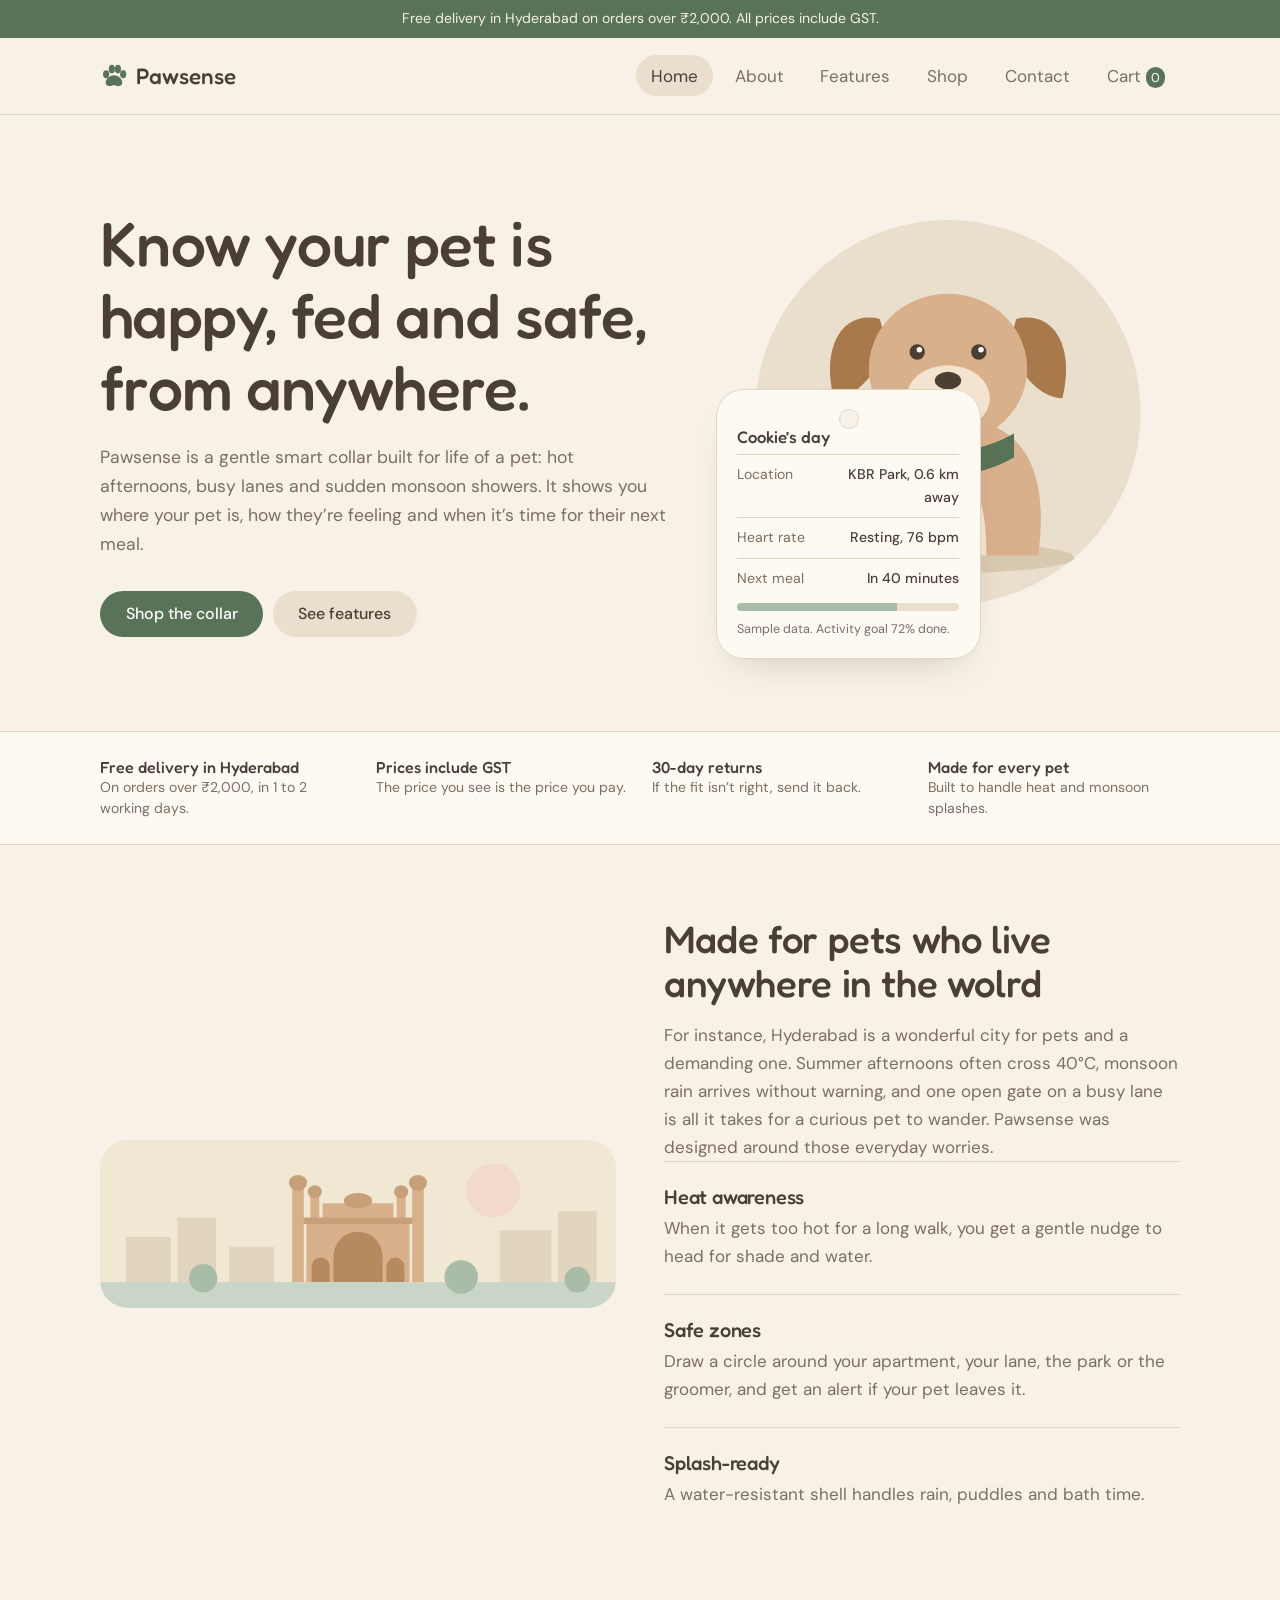
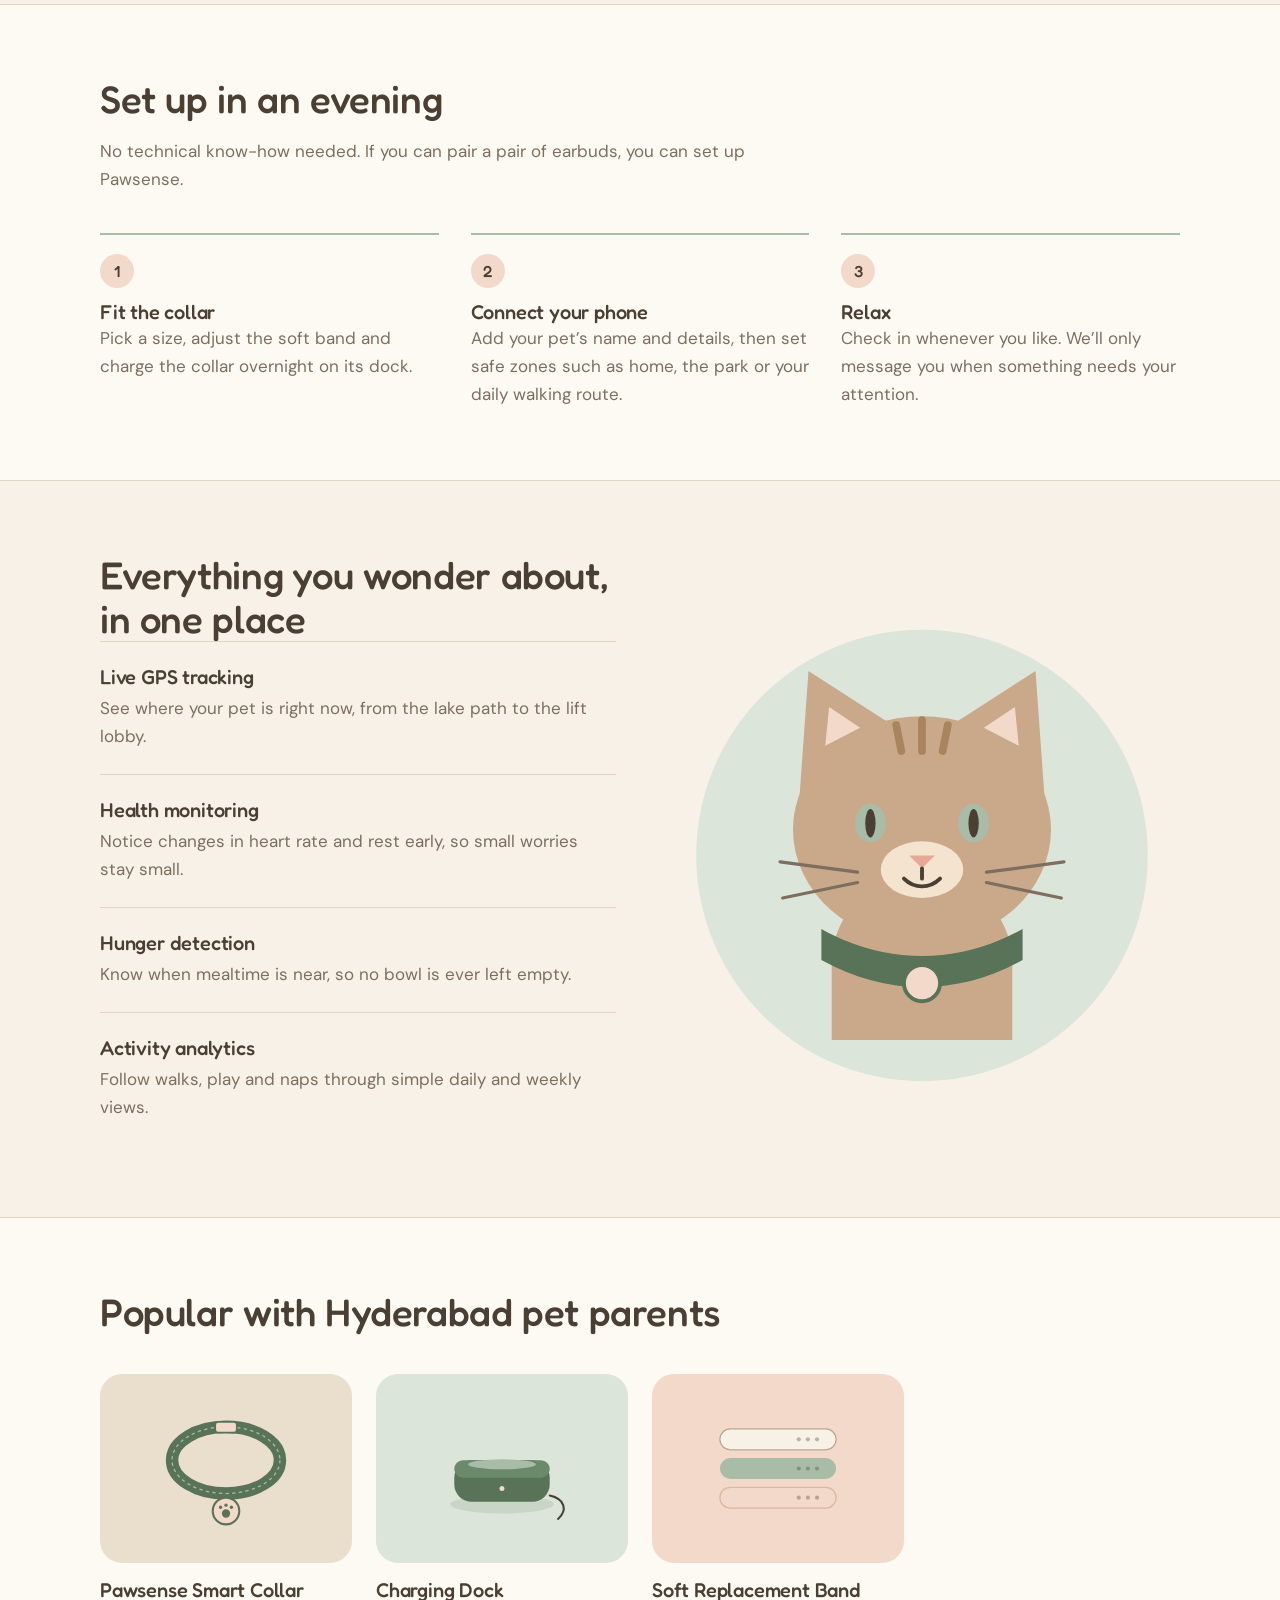
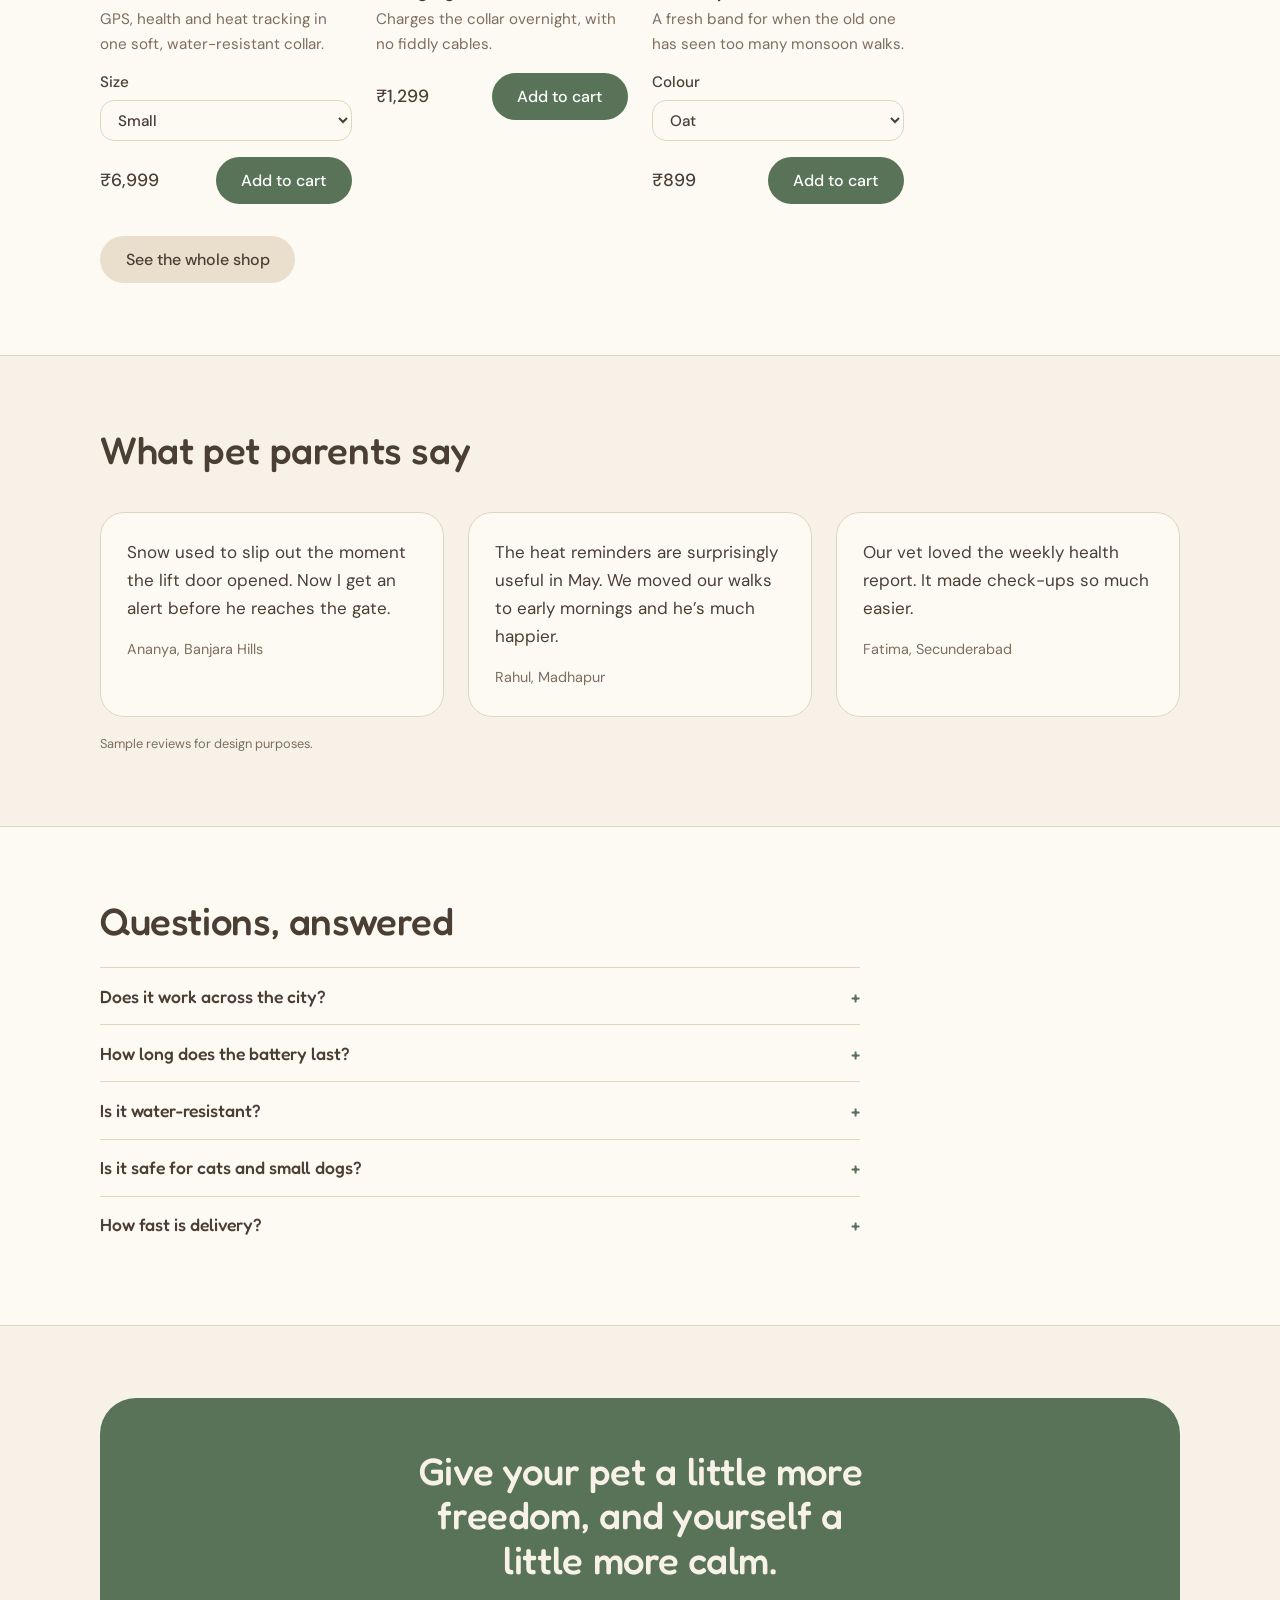
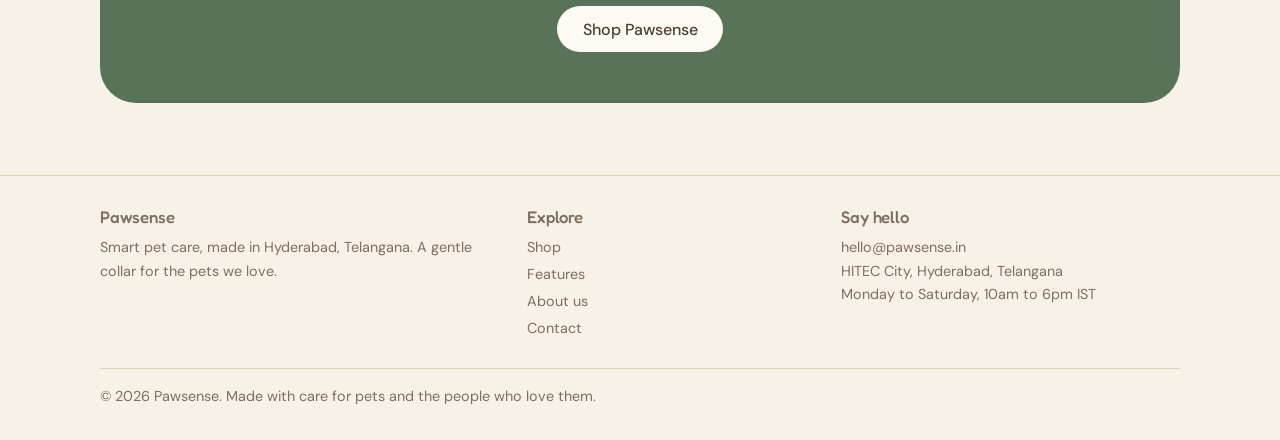
==== commit 3695cb4c: "Update index.html" ====
--- a/index.html
+++ b/index.html
@@ -4,7 +4,7 @@
 <head>
 <meta charset="UTF-8">
 <meta name="viewport" content="width=device-width, initial-scale=1">
-<title>Smart pet care in Hyderabad | Pawsense</title>
+<title>Smart pet care | Pawsense</title>
 <meta name="description" content="Pawsense is a smart pet collar made in Hyderabad. Track your pet’s location, health, hunger and activity.">
 <link rel="preconnect" href="https://fonts.googleapis.com">
 <link rel="preconnect" href="https://fonts.gstatic.com" crossorigin>
@@ -29,14 +29,14 @@
 <main>
 <section class="hero"><div class="wrap">
 <div>
-<h1>Know your pet is happy, fed and safe, from Gachibowli to Secunderabad.</h1>
-<p>Pawsense is a gentle smart collar built for life in Hyderabad: hot afternoons, busy lanes and sudden monsoon showers. It shows you where your pet is, how they’re feeling and when it’s time for their next meal.</p>
+<h1>Know your pet is happy, fed and safe, from anywhere.</h1>
+<p>Pawsense is a gentle smart collar built for life of a pet: hot afternoons, busy lanes and sudden monsoon showers. It shows you where your pet is, how they’re feeling and when it’s time for their next meal.</p>
 <a class="btn" href="shop.html">Shop the collar</a><a class="btn soft" href="services.html">See features</a>
 </div>
 
 <div class="art">
 <img src="dog.svg" alt="Illustration of a tan Indian street dog wearing a green Pawsense collar">
-<div class="tag" aria-label="Sample Pawsense collar tag"><h3>Moti’s day</h3>
+<div class="tag" aria-label="Sample Pawsense collar tag"><h3>Cookie’s day</h3>
 <div class="row"><span>Location</span><span>KBR Park, 0.6 km away</span></div>
 <div class="row"><span>Heart rate</span><span>Resting, 76 bpm</span></div>
 <div class="row"><span>Next meal</span><span>In 40 minutes</span></div>
@@ -48,12 +48,12 @@
 <div><b>Free delivery in Hyderabad</b><span>On orders over ₹2,000, in 1 to 2 working days.</span></div>
 <div><b>Prices include GST</b><span>The price you see is the price you pay.</span></div>
 <div><b>30-day returns</b><span>If the fit isn’t right, send it back.</span></div>
-<div><b>Made for Indian summers</b><span>Built to handle heat and monsoon splashes.</span></div></div></section>
+<div><b>Made for every pet</b><span>Built to handle heat and monsoon splashes.</span></div></div></section>
 
 <section><div class="wrap two">
 <img class="pic" src="city.svg" alt="Illustration of the Charminar and the Hyderabad skyline at sunset">
-<div><h2>Made for pets who live in Hyderabad</h2>
-<p>Hyderabad is a wonderful city for pets and a demanding one. Summer afternoons often cross 40°C, monsoon rain arrives without warning, and one open gate on a busy lane is all it takes for a curious pet to wander. Pawsense was designed around those everyday worries.</p>
+<div><h2>Made for pets who live anywhere in the wolrd</h2>
+<p>For instance, Hyderabad is a wonderful city for pets and a demanding one. Summer afternoons often cross 40°C, monsoon rain arrives without warning, and one open gate on a busy lane is all it takes for a curious pet to wander. Pawsense was designed around those everyday worries.</p>
 <div class="item"><h3>Heat awareness</h3><p>When it gets too hot for a long walk, you get a gentle nudge to head for shade and water.</p></div>
 <div class="item"><h3>Safe zones</h3><p>Draw a circle around your apartment, your lane, the park or the groomer, and get an alert if your pet leaves it.</p></div>
 <div class="item"><h3>Splash-ready</h3><p>A water-resistant shell handles rain, puddles and bath time.</p></div>
@@ -82,18 +82,18 @@
 
 <section><div class="wrap"><h2>What pet parents say</h2>
 <div class="quotes">
-<blockquote><p>Moti used to slip out the moment the lift door opened. Now I get an alert before he reaches the gate.</p><cite>Ananya, Banjara Hills</cite></blockquote>
+<blockquote><p>Snow used to slip out the moment the lift door opened. Now I get an alert before he reaches the gate.</p><cite>Ananya, Banjara Hills</cite></blockquote>
 <blockquote><p>The heat reminders are surprisingly useful in May. We moved our walks to early mornings and he’s much happier.</p><cite>Rahul, Madhapur</cite></blockquote>
 <blockquote><p>Our vet loved the weekly health report. It made check-ups so much easier.</p><cite>Fatima, Secunderabad</cite></blockquote>
 </div>
 <p class="note" style="margin-top:1rem">Sample reviews for design purposes.</p></div></section>
 
 <section class="band"><div class="wrap"><h2>Questions, answered</h2><div style="margin-top:1.5rem">
-<details><summary>Does it work across Hyderabad?</summary><p>Yes. GPS works outdoors across the city. Inside basements and some tall buildings, the location may be less precise.</p></details>
+<details><summary>Does it work across the city?</summary><p>Yes. GPS works outdoors across the city. Inside basements and some tall buildings, the location may be less precise.</p></details>
 <details><summary>How long does the battery last?</summary><p>About five days on a single charge. Pop it on the dock overnight and it’s ready by morning.</p></details>
 <details><summary>Is it water-resistant?</summary><p>Yes. It handles rain, puddles and bath time. Please don’t keep it submerged for long.</p></details>
 <details><summary>Is it safe for cats and small dogs?</summary><p>Yes. The Small size is made for cats and small dogs, and the soft band is gentle on fur.</p></details>
-<details><summary>How fast is delivery?</summary><p>1 to 2 working days within Hyderabad and 3 to 5 working days across India.</p></details>
+<details><summary>How fast is delivery?</summary><p>1 to 2 working days within Hyderabad, 3 to 5 working days across India and 14+ days for international.</p></details>
 </div></div></section>
 
 <section><div class="wrap"><div class="cta"><h2>Give your pet a little more freedom, and yourself a little more calm.</h2><a class="btn" href="shop.html">Shop Pawsense</a></div></div></section>
